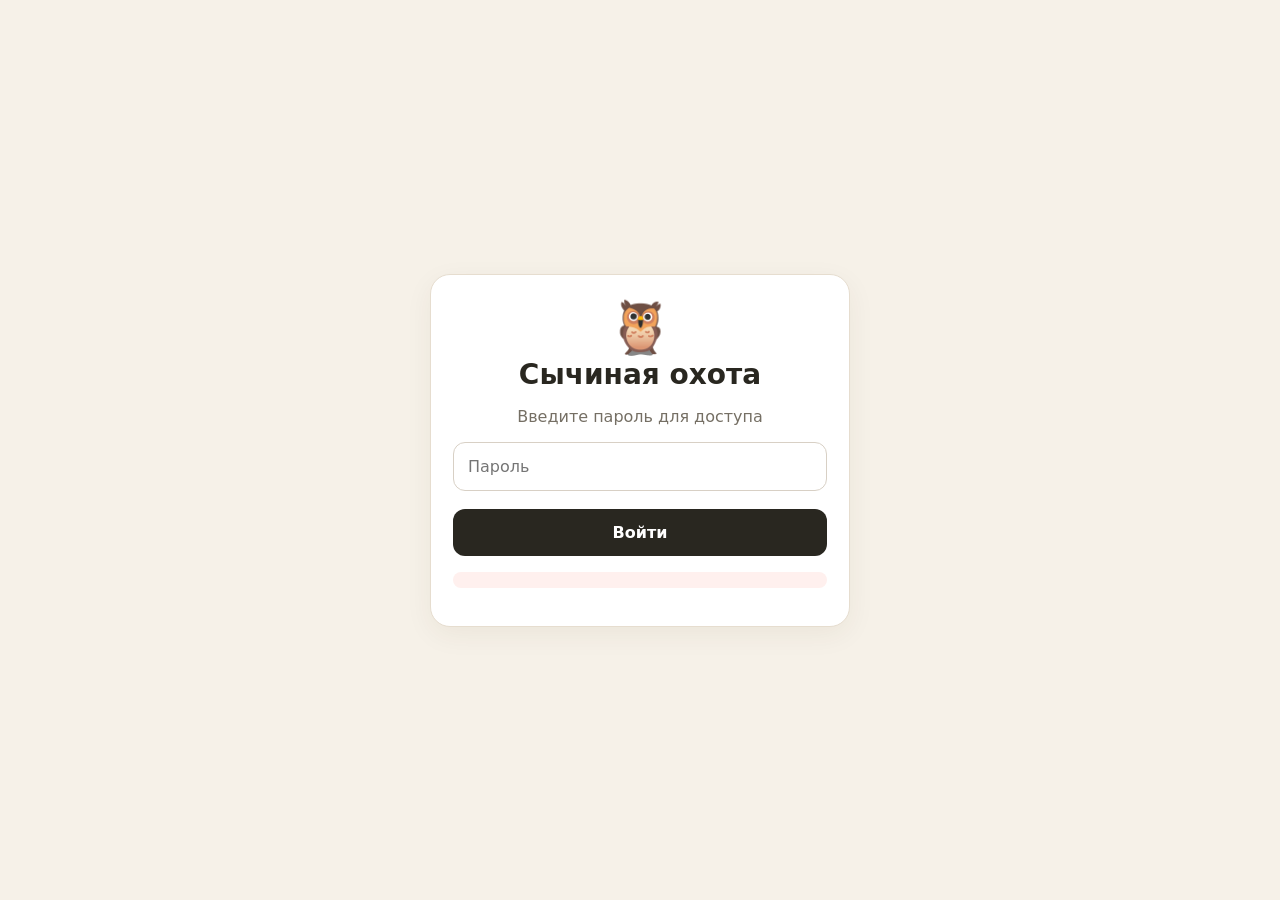
==== index.html @ bcced599 "Add files via upload" ====
<!doctype html>
<html lang="ru">
<head>
  <meta charset="utf-8">
  <meta name="viewport" content="width=device-width,initial-scale=1">
  <meta name="theme-color" content="#f6f1e8">
  <title>Сычиная охота</title>
  <link rel="stylesheet" href="style.css">
</head>
<body>
  <div id="login" class="screen">
    <div class="card login-card">
      <div class="owl">🦉</div>
      <h1>Сычиная охота</h1>
      <p class="muted">Введите пароль для доступа</p>
      <form id="loginForm">
        <input id="password" type="password" placeholder="Пароль" autocomplete="current-password" required>
        <button type="submit">Войти</button>
        <p id="loginError" class="error"></p>
      </form>
    </div>
  </div>

  <main id="app" class="hidden">
    <header>
      <div>
        <div class="eyebrow">Учет мышей</div>
        <h1>🦉 Сычиная охота</h1>
      </div>
      <button id="logout" class="ghost small">Выйти</button>
    </header>

    <nav class="tabs">
      <button class="tab active" data-tab="entry">Внести данные</button>
      <button class="tab" data-tab="stats">Статистика</button>
    </nav>

    <section id="entry" class="panel active">
      <div class="card">
        <div class="weekbox">
          <span>Текущая неделя</span>
          <strong id="weekLabel">...</strong>
          <small>вторник - понедельник</small>
        </div>

        <label for="name">Участник</label>
        <select id="name">
          <option value="">Выберите имя</option>
        </select>
        <p id="loadHint" class="hint"></p>

        <div class="grid2">
          <div>
            <label for="plan">План мышей</label>
            <input id="plan" type="number" min="0" step="1" inputmode="numeric" placeholder="0">
          </div>
          <div>
            <label for="fact">Факт мышей</label>
            <input id="fact" type="number" min="0" step="1" inputmode="numeric" placeholder="0">
          </div>
        </div>

        <button id="save">Сохранить</button>
        <div id="message" class="message hidden"></div>
      </div>
    </section>

    <section id="stats" class="panel">
      <div class="stats-head">
        <div>
          <h2>Статистика</h2>
          <p class="muted">Последняя запись человека за неделю является актуальной.</p>
        </div>
        <button id="download" class="ghost">Скачать CSV</button>
      </div>
      <div id="summary" class="summary"></div>
      <div id="statsContent"></div>
    </section>

    <footer>Данные хранятся в Google Sheets</footer>
  </main>

  <script src="app.js"></script>
</body>
</html>
---- style.css ----
*{box-sizing:border-box}body{margin:0;font-family:Inter,system-ui,-apple-system,Segoe UI,Roboto,Arial,sans-serif;background:#f6f1e8;color:#292720}button,input,select{font:inherit}.hidden{display:none!important}.screen{min-height:100vh;display:grid;place-items:center;padding:22px}.login-card{max-width:420px;width:100%;text-align:center}.owl{font-size:52px}h1,h2,h3{margin-top:0}h1{font-size:28px;margin-bottom:6px}.muted,.hint{color:#756f64}.hint{font-size:13px;min-height:20px}.card{background:#fff;border:1px solid #e6ddcf;border-radius:20px;padding:22px;box-shadow:0 8px 28px rgba(60,45,20,.06)}main{max-width:900px;margin:auto;padding:24px 18px 60px}header{display:flex;align-items:center;justify-content:space-between;gap:12px}.eyebrow{text-transform:uppercase;letter-spacing:.12em;font-size:11px;color:#8b795e;font-weight:800}.tabs{display:flex;gap:8px;margin:22px 0}.tab,.ghost{background:transparent;color:#544b3e;border:1px solid #d8cbb8}.tab{width:auto}.tab.active{background:#292720;color:#fff;border-color:#292720}.panel{display:none}.panel.active{display:block}.weekbox{background:#f7f1e6;border-radius:14px;padding:14px 16px;margin-bottom:22px;display:flex;flex-direction:column;gap:3px}.weekbox span,.weekbox small{color:#7a7062}.weekbox strong{font-size:20px}label{display:block;font-weight:750;margin:16px 0 7px}input,select{width:100%;padding:14px;border:1px solid #d8d0c5;border-radius:12px;background:#fff;font-size:16px}input:focus,select:focus{outline:2px solid #a99170;outline-offset:1px}.grid2{display:grid;grid-template-columns:1fr 1fr;gap:14px}button{width:100%;border:0;border-radius:12px;background:#292720;color:white;padding:14px 18px;font-weight:800;cursor:pointer;margin-top:18px}button:disabled{opacity:.55}.small{width:auto;margin:0;padding:9px 12px}.message{margin-top:14px;padding:12px;border-radius:12px;background:#e9f5e8;color:#285f2d;font-weight:700}.message.bad,.error{background:#fff0ee;color:#a0362c}.error{padding:8px;border-radius:8px}.stats-head{display:flex;align-items:center;justify-content:space-between;gap:15px;margin-bottom:16px}.stats-head .ghost{width:auto;margin:0}.summary{display:grid;grid-template-columns:repeat(3,1fr);gap:12px;margin-bottom:16px}.metric{background:#fff;border:1px solid #e6ddcf;border-radius:16px;padding:16px}.metric span{display:block;color:#756f64;font-size:13px}.metric strong{font-size:26px}.week-card{margin-bottom:14px}.table-wrap{overflow:auto}table{border-collapse:collapse;width:100%;min-width:480px}th,td{text-align:left;padding:10px;border-bottom:1px solid #eee6db}th{font-size:12px;color:#756f64}.total{font-weight:800}footer{text-align:center;color:#928879;font-size:12px;margin-top:28px}@media(max-width:600px){main{padding:18px 14px 50px}h1{font-size:24px}.grid2{grid-template-columns:1fr}.summary{grid-template-columns:1fr 1fr}.metric:last-child{grid-column:1/-1}.stats-head{align-items:flex-start;flex-direction:column}.stats-head .ghost{width:100%}.card{padding:17px}}
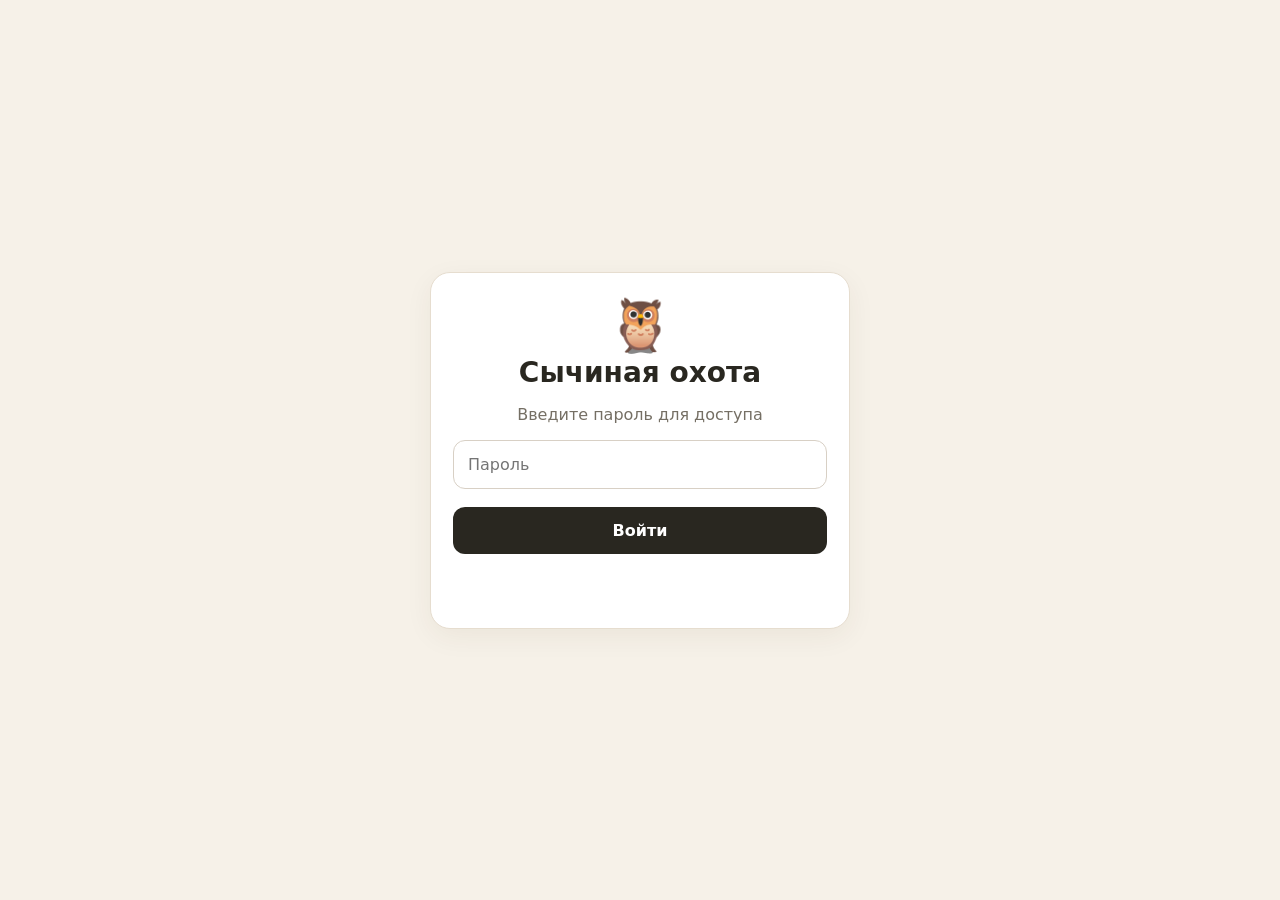
==== commit 5fbe35b7: "Add files via upload" ====
--- a/index.html
+++ b/index.html
@@ -8,78 +8,109 @@
   <link rel="stylesheet" href="style.css">
 </head>
 <body>
-  <div id="login" class="screen">
-    <div class="card login-card">
-      <div class="owl">🦉</div>
-      <h1>Сычиная охота</h1>
-      <p class="muted">Введите пароль для доступа</p>
-      <form id="loginForm">
-        <input id="password" type="password" placeholder="Пароль" autocomplete="current-password" required>
-        <button type="submit">Войти</button>
-        <p id="loginError" class="error"></p>
-      </form>
+<div id="login" class="screen">
+  <div class="card login-card">
+    <div class="owl">🦉</div>
+    <h1>Сычиная охота</h1>
+    <p class="muted">Введите пароль для доступа</p>
+    <form id="loginForm">
+      <input id="password" type="password" placeholder="Пароль" required>
+      <button type="submit">Войти</button>
+      <p id="loginError" class="error-text"></p>
+    </form>
+  </div>
+</div>
+
+<main id="app" class="hidden">
+  <header>
+    <div>
+      <div class="eyebrow">Учет мышей</div>
+      <h1>🦉 Сычиная охота</h1>
     </div>
-  </div>
+    <button id="logout" class="ghost small">Выйти</button>
+  </header>
 
-  <main id="app" class="hidden">
-    <header>
+  <nav class="tabs">
+    <button class="tab active" data-tab="entry">Внести данные</button>
+    <button class="tab" data-tab="stats">Статистика</button>
+    <button class="tab" data-tab="settings">Настройки</button>
+  </nav>
+
+  <section id="entry" class="panel active">
+    <div class="card">
+      <div class="weekbox">
+        <span>Текущая неделя</span>
+        <strong id="weekLabel"></strong>
+        <small>вторник - понедельник</small>
+      </div>
+
+      <label>Участник</label>
+      <div class="combo">
+        <input id="personSearch" type="text" autocomplete="off"
+               placeholder="Начните вводить имя...">
+        <div id="personList" class="dropdown hidden"></div>
+      </div>
+      <div id="selectedPerson" class="selected hidden"></div>
+      <p id="loadHint" class="hint"></p>
+
+      <div class="grid2">
+        <div>
+          <label for="plan">План мышей</label>
+          <input id="plan" type="number" min="0" step="1"
+                 inputmode="numeric" placeholder="0">
+        </div>
+        <div>
+          <label for="fact">Факт мышей</label>
+          <input id="fact" type="number" min="0" step="1"
+                 inputmode="numeric" placeholder="0">
+        </div>
+      </div>
+
+      <button id="save">Сохранить</button>
+      <div id="message" class="message hidden"></div>
+    </div>
+  </section>
+
+  <section id="stats" class="panel">
+    <div class="stats-head">
       <div>
-        <div class="eyebrow">Учет мышей</div>
-        <h1>🦉 Сычиная охота</h1>
+        <h2>Статистика</h2>
+        <p class="muted">Текущая неделя и история.</p>
       </div>
-      <button id="logout" class="ghost small">Выйти</button>
-    </header>
+      <button id="download" class="ghost">Скачать CSV</button>
+    </div>
 
-    <nav class="tabs">
-      <button class="tab active" data-tab="entry">Внести данные</button>
-      <button class="tab" data-tab="stats">Статистика</button>
-    </nav>
+    <div id="currentStats"></div>
+    <div id="statsContent"></div>
+  </section>
 
-    <section id="entry" class="panel active">
-      <div class="card">
-        <div class="weekbox">
-          <span>Текущая неделя</span>
-          <strong id="weekLabel">...</strong>
-          <small>вторник - понедельник</small>
-        </div>
+  <section id="settings" class="panel">
+    <div class="card">
+      <h2>Настройки</h2>
 
-        <label for="name">Участник</label>
-        <select id="name">
-          <option value="">Выберите имя</option>
-        </select>
-        <p id="loadHint" class="hint"></p>
+      <div class="weekbox">
+        <span>Командная норма на неделю</span>
+        <strong id="settingsWeek"></strong>
+        <small>вторник - понедельник</small>
+      </div>
 
-        <div class="grid2">
-          <div>
-            <label for="plan">План мышей</label>
-            <input id="plan" type="number" min="0" step="1" inputmode="numeric" placeholder="0">
-          </div>
-          <div>
-            <label for="fact">Факт мышей</label>
-            <input id="fact" type="number" min="0" step="1" inputmode="numeric" placeholder="0">
-          </div>
-        </div>
+      <label for="teamGoal">Цель мышей на команду</label>
+      <input id="teamGoal" type="number" min="0" step="1"
+             inputmode="numeric" placeholder="Например, 300">
 
-        <button id="save">Сохранить</button>
-        <div id="message" class="message hidden"></div>
-      </div>
-    </section>
+      <p class="hint">
+        Значение хранится в листе текущей недели. Его также можно изменить
+        прямо в Google Sheets в ячейке B2.
+      </p>
 
-    <section id="stats" class="panel">
-      <div class="stats-head">
-        <div>
-          <h2>Статистика</h2>
-          <p class="muted">Последняя запись человека за неделю является актуальной.</p>
-        </div>
-        <button id="download" class="ghost">Скачать CSV</button>
-      </div>
-      <div id="summary" class="summary"></div>
-      <div id="statsContent"></div>
-    </section>
+      <button id="saveGoal">Сохранить цель</button>
+      <div id="settingsMessage" class="message hidden"></div>
+    </div>
+  </section>
 
-    <footer>Данные хранятся в Google Sheets</footer>
-  </main>
+  <footer>Данные хранятся в Google Sheets</footer>
+</main>
 
-  <script src="app.js"></script>
+<script src="app.js"></script>
 </body>
 </html>
--- a/style.css
+++ b/style.css
@@ -1 +1 @@
-*{box-sizing:border-box}body{margin:0;font-family:Inter,system-ui,-apple-system,Segoe UI,Roboto,Arial,sans-serif;background:#f6f1e8;color:#292720}button,input,select{font:inherit}.hidden{display:none!important}.screen{min-height:100vh;display:grid;place-items:center;padding:22px}.login-card{max-width:420px;width:100%;text-align:center}.owl{font-size:52px}h1,h2,h3{margin-top:0}h1{font-size:28px;margin-bottom:6px}.muted,.hint{color:#756f64}.hint{font-size:13px;min-height:20px}.card{background:#fff;border:1px solid #e6ddcf;border-radius:20px;padding:22px;box-shadow:0 8px 28px rgba(60,45,20,.06)}main{max-width:900px;margin:auto;padding:24px 18px 60px}header{display:flex;align-items:center;justify-content:space-between;gap:12px}.eyebrow{text-transform:uppercase;letter-spacing:.12em;font-size:11px;color:#8b795e;font-weight:800}.tabs{display:flex;gap:8px;margin:22px 0}.tab,.ghost{background:transparent;color:#544b3e;border:1px solid #d8cbb8}.tab{width:auto}.tab.active{background:#292720;color:#fff;border-color:#292720}.panel{display:none}.panel.active{display:block}.weekbox{background:#f7f1e6;border-radius:14px;padding:14px 16px;margin-bottom:22px;display:flex;flex-direction:column;gap:3px}.weekbox span,.weekbox small{color:#7a7062}.weekbox strong{font-size:20px}label{display:block;font-weight:750;margin:16px 0 7px}input,select{width:100%;padding:14px;border:1px solid #d8d0c5;border-radius:12px;background:#fff;font-size:16px}input:focus,select:focus{outline:2px solid #a99170;outline-offset:1px}.grid2{display:grid;grid-template-columns:1fr 1fr;gap:14px}button{width:100%;border:0;border-radius:12px;background:#292720;color:white;padding:14px 18px;font-weight:800;cursor:pointer;margin-top:18px}button:disabled{opacity:.55}.small{width:auto;margin:0;padding:9px 12px}.message{margin-top:14px;padding:12px;border-radius:12px;background:#e9f5e8;color:#285f2d;font-weight:700}.message.bad,.error{background:#fff0ee;color:#a0362c}.error{padding:8px;border-radius:8px}.stats-head{display:flex;align-items:center;justify-content:space-between;gap:15px;margin-bottom:16px}.stats-head .ghost{width:auto;margin:0}.summary{display:grid;grid-template-columns:repeat(3,1fr);gap:12px;margin-bottom:16px}.metric{background:#fff;border:1px solid #e6ddcf;border-radius:16px;padding:16px}.metric span{display:block;color:#756f64;font-size:13px}.metric strong{font-size:26px}.week-card{margin-bottom:14px}.table-wrap{overflow:auto}table{border-collapse:collapse;width:100%;min-width:480px}th,td{text-align:left;padding:10px;border-bottom:1px solid #eee6db}th{font-size:12px;color:#756f64}.total{font-weight:800}footer{text-align:center;color:#928879;font-size:12px;margin-top:28px}@media(max-width:600px){main{padding:18px 14px 50px}h1{font-size:24px}.grid2{grid-template-columns:1fr}.summary{grid-template-columns:1fr 1fr}.metric:last-child{grid-column:1/-1}.stats-head{align-items:flex-start;flex-direction:column}.stats-head .ghost{width:100%}.card{padding:17px}}+*{box-sizing:border-box}body{margin:0;font-family:Inter,system-ui,-apple-system,Segoe UI,Roboto,Arial,sans-serif;background:#f6f1e8;color:#292720}button,input{font:inherit}.hidden{display:none!important}.screen{min-height:100vh;display:grid;place-items:center;padding:22px}.login-card{max-width:420px;width:100%;text-align:center}.owl{font-size:52px}h1,h2,h3{margin-top:0}h1{font-size:28px;margin-bottom:6px}.muted,.hint{color:#756f64}.hint{font-size:13px;min-height:20px}.card{background:#fff;border:1px solid #e6ddcf;border-radius:20px;padding:22px;box-shadow:0 8px 28px rgba(60,45,20,.06)}main{max-width:900px;margin:auto;padding:24px 18px 60px}header{display:flex;align-items:center;justify-content:space-between;gap:12px}.eyebrow{text-transform:uppercase;letter-spacing:.12em;font-size:11px;color:#8b795e;font-weight:800}.tabs{display:flex;gap:8px;margin:22px 0;overflow-x:auto;padding-bottom:2px}.tab,.ghost{background:transparent;color:#544b3e;border:1px solid #d8cbb8}.tab{width:auto;white-space:nowrap;margin:0}.tab.active{background:#292720;color:#fff;border-color:#292720}.panel{display:none}.panel.active{display:block}.weekbox{background:#f7f1e6;border-radius:14px;padding:14px 16px;margin-bottom:22px;display:flex;flex-direction:column;gap:3px}.weekbox span,.weekbox small{color:#7a7062}.weekbox strong{font-size:20px}label{display:block;font-weight:750;margin:16px 0 7px}input{width:100%;padding:14px;border:1px solid #d8d0c5;border-radius:12px;background:#fff;font-size:16px}input:focus{outline:2px solid #a99170;outline-offset:1px}.combo{position:relative}.dropdown{position:absolute;z-index:20;top:calc(100% + 5px);left:0;right:0;background:#fff;border:1px solid #d8d0c5;border-radius:12px;box-shadow:0 10px 30px rgba(0,0,0,.12);max-height:280px;overflow:auto;padding:6px}.person-option{display:block;width:100%;margin:0;background:#fff;color:#292720;text-align:left;border-radius:8px;padding:11px 12px;font-weight:600}.person-option:hover,.person-option:focus{background:#f7f1e6}.no-results{padding:12px;color:#756f64}.selected{margin-top:9px;font-size:13px;font-weight:700;color:#35643a}.grid2{display:grid;grid-template-columns:1fr 1fr;gap:14px}button{width:100%;border:0;border-radius:12px;background:#292720;color:#fff;padding:14px 18px;font-weight:800;cursor:pointer;margin-top:18px}button:disabled{opacity:.55}.small{width:auto;margin:0;padding:9px 12px}.message{margin-top:14px;padding:12px;border-radius:12px;background:#e9f5e8;color:#285f2d;font-weight:700}.message.bad,.error-box{background:#fff0ee;color:#a0362c}.error-text{color:#a0362c;min-height:20px}.stats-head{display:flex;align-items:center;justify-content:space-between;gap:15px;margin-bottom:16px}.stats-head .ghost{width:auto;margin:0}.summary4{display:grid;grid-template-columns:repeat(4,1fr);gap:12px;margin-bottom:18px}.metric{background:#fff;border:1px solid #e6ddcf;border-radius:16px;padding:16px}.metric span,.metric small{display:block;color:#756f64;font-size:13px}.metric strong{display:block;font-size:24px}.catchup{background:#f7f1e6}.catchup strong{font-size:18px}.current-title{display:flex;justify-content:space-between;gap:10px;align-items:baseline}.current-title h3{margin:0}.current-title span,.week-goal{color:#756f64;font-size:13px}.week-goal{margin:-7px 0 10px}.week-card{margin-bottom:14px}.table-wrap{overflow:auto}table{border-collapse:collapse;width:100%;min-width:480px}th,td{text-align:left;padding:10px;border-bottom:1px solid #eee6db}th{font-size:12px;color:#756f64}.total{font-weight:800}footer{text-align:center;color:#928879;font-size:12px;margin-top:28px}@media(max-width:700px){main{padding:18px 14px 50px}h1{font-size:24px}.grid2{grid-template-columns:1fr}.summary4{grid-template-columns:1fr 1fr}.stats-head{align-items:flex-start;flex-direction:column}.stats-head .ghost{width:100%}.card{padding:17px}}@media(max-width:390px){.summary4{grid-template-columns:1fr}.current-title{align-items:flex-start;flex-direction:column}}
